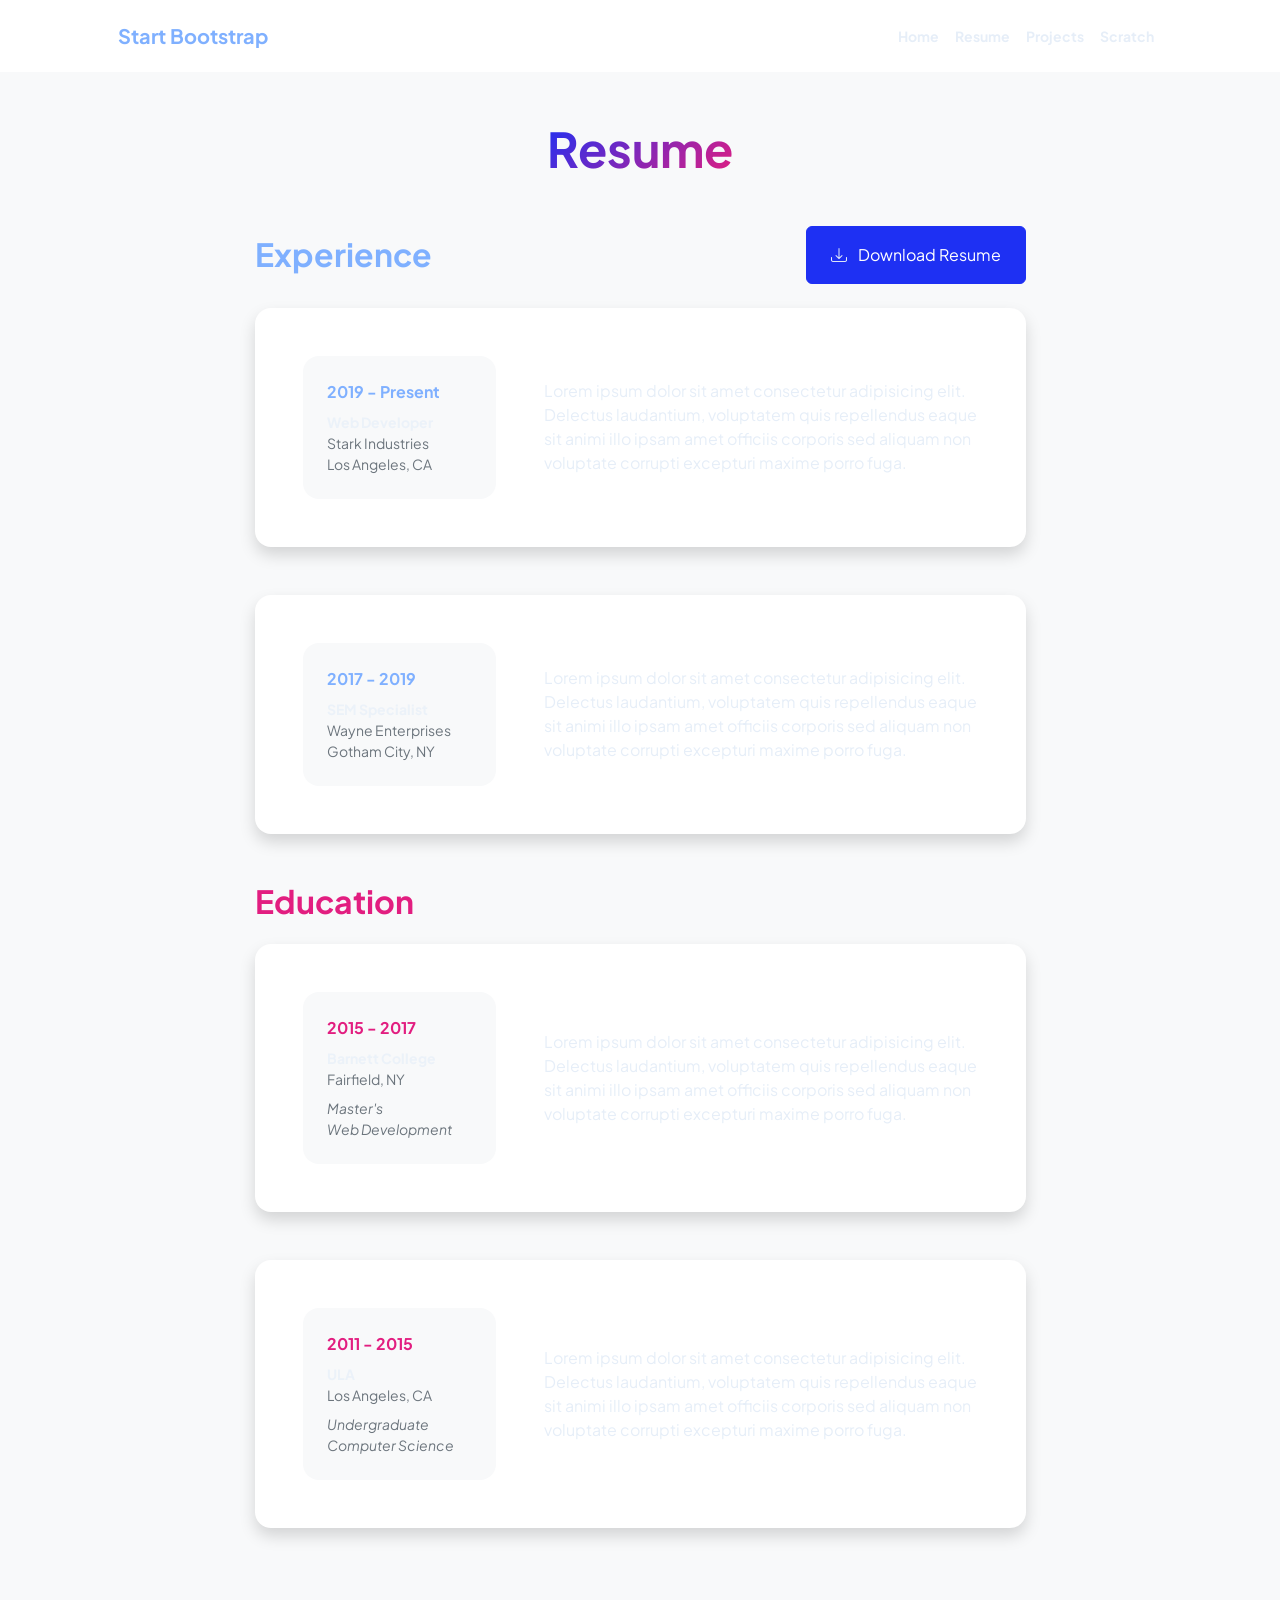
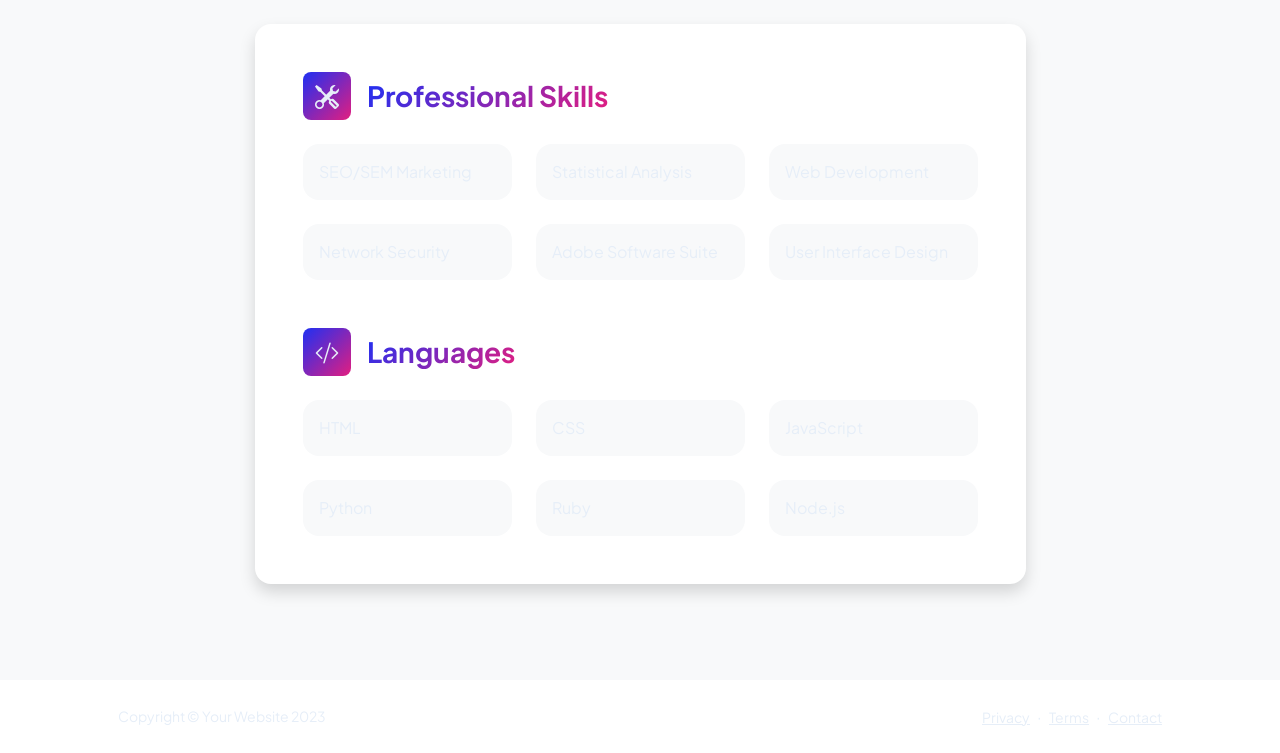
==== resume.html @ d83d2cc7 "Add files via upload" ====
<!DOCTYPE html>
<html lang="en">
    <head>
        <meta charset="utf-8" />
        <meta name="viewport" content="width=device-width, initial-scale=1, shrink-to-fit=no" />
        <meta name="description" content="" />
        <meta name="author" content="" />
        <title>Personal - Start Bootstrap Template</title>
        <!-- Favicon-->
        <link rel="icon" type="image/x-icon" href="assets/favicon.ico" />
        <!-- Custom Google font-->
        <link rel="preconnect" href="https://fonts.googleapis.com" />
        <link rel="preconnect" href="https://fonts.gstatic.com" crossorigin />
        <link href="https://fonts.googleapis.com/css2?family=Plus+Jakarta+Sans:wght@100;200;300;400;500;600;700;800;900&amp;display=swap" rel="stylesheet" />
        <!-- Bootstrap icons-->
        <link href="https://cdn.jsdelivr.net/npm/bootstrap-icons@1.8.1/font/bootstrap-icons.css" rel="stylesheet" />
        <!-- Core theme CSS (includes Bootstrap)-->
        <link href="css/styles.css" rel="stylesheet" />
    </head>
    <body class="d-flex flex-column h-100 bg-light">
        <main class="flex-shrink-0">
            <!-- Navigation-->
            <nav class="navbar navbar-expand-lg navbar-light bg-white py-3">
                <div class="container px-5">
                    <a class="navbar-brand" href="index.html"><span class="fw-bolder text-primary">Start Bootstrap</span></a>
                    <button class="navbar-toggler" type="button" data-bs-toggle="collapse" data-bs-target="#navbarSupportedContent" aria-controls="navbarSupportedContent" aria-expanded="false" aria-label="Toggle navigation"><span class="navbar-toggler-icon"></span></button>
                    <div class="collapse navbar-collapse" id="navbarSupportedContent">
                        <ul class="navbar-nav ms-auto mb-2 mb-lg-0 small fw-bolder">
                            <li class="nav-item"><a class="nav-link" href="index.html">Home</a></li>
                            <li class="nav-item"><a class="nav-link" href="resume.html">Resume</a></li>
                            <li class="nav-item"><a class="nav-link" href="projects.html">Projects</a></li>
                            <li class="nav-item"><a class="nav-link" href="scratch.html">Scratch</a></li>
                        </ul>
                    </div>
                </div>
            </nav>
            <!-- Page Content-->
            <div class="container px-5 my-5">
                <div class="text-center mb-5">
                    <h1 class="display-5 fw-bolder mb-0"><span class="text-gradient d-inline">Resume</span></h1>
                </div>
                <div class="row gx-5 justify-content-center">
                    <div class="col-lg-11 col-xl-9 col-xxl-8">
                        <!-- Experience Section-->
                        <section>
                            <div class="d-flex align-items-center justify-content-between mb-4">
                                <h2 class="text-primary fw-bolder mb-0">Experience</h2>
                                <!-- Download resume button-->
                                <!-- Note: Set the link href target to a PDF file within your project-->
                                <a class="btn btn-primary px-4 py-3" href="#!">
                                    <div class="d-inline-block bi bi-download me-2"></div>
                                    Download Resume
                                </a>
                            </div>
                            <!-- Experience Card 1-->
                            <div class="card shadow border-0 rounded-4 mb-5">
                                <div class="card-body p-5">
                                    <div class="row align-items-center gx-5">
                                        <div class="col text-center text-lg-start mb-4 mb-lg-0">
                                            <div class="bg-light p-4 rounded-4">
                                                <div class="text-primary fw-bolder mb-2">2019 - Present</div>
                                                <div class="small fw-bolder">Web Developer</div>
                                                <div class="small text-muted">Stark Industries</div>
                                                <div class="small text-muted">Los Angeles, CA</div>
                                            </div>
                                        </div>
                                        <div class="col-lg-8"><div>Lorem ipsum dolor sit amet consectetur adipisicing elit. Delectus laudantium, voluptatem quis repellendus eaque sit animi illo ipsam amet officiis corporis sed aliquam non voluptate corrupti excepturi maxime porro fuga.</div></div>
                                    </div>
                                </div>
                            </div>
                            <!-- Experience Card 2-->
                            <div class="card shadow border-0 rounded-4 mb-5">
                                <div class="card-body p-5">
                                    <div class="row align-items-center gx-5">
                                        <div class="col text-center text-lg-start mb-4 mb-lg-0">
                                            <div class="bg-light p-4 rounded-4">
                                                <div class="text-primary fw-bolder mb-2">2017 - 2019</div>
                                                <div class="small fw-bolder">SEM Specialist</div>
                                                <div class="small text-muted">Wayne Enterprises</div>
                                                <div class="small text-muted">Gotham City, NY</div>
                                            </div>
                                        </div>
                                        <div class="col-lg-8"><div>Lorem ipsum dolor sit amet consectetur adipisicing elit. Delectus laudantium, voluptatem quis repellendus eaque sit animi illo ipsam amet officiis corporis sed aliquam non voluptate corrupti excepturi maxime porro fuga.</div></div>
                                    </div>
                                </div>
                            </div>
                        </section>
                        <!-- Education Section-->
                        <section>
                            <h2 class="text-secondary fw-bolder mb-4">Education</h2>
                            <!-- Education Card 1-->
                            <div class="card shadow border-0 rounded-4 mb-5">
                                <div class="card-body p-5">
                                    <div class="row align-items-center gx-5">
                                        <div class="col text-center text-lg-start mb-4 mb-lg-0">
                                            <div class="bg-light p-4 rounded-4">
                                                <div class="text-secondary fw-bolder mb-2">2015 - 2017</div>
                                                <div class="mb-2">
                                                    <div class="small fw-bolder">Barnett College</div>
                                                    <div class="small text-muted">Fairfield, NY</div>
                                                </div>
                                                <div class="fst-italic">
                                                    <div class="small text-muted">Master's</div>
                                                    <div class="small text-muted">Web Development</div>
                                                </div>
                                            </div>
                                        </div>
                                        <div class="col-lg-8"><div>Lorem ipsum dolor sit amet consectetur adipisicing elit. Delectus laudantium, voluptatem quis repellendus eaque sit animi illo ipsam amet officiis corporis sed aliquam non voluptate corrupti excepturi maxime porro fuga.</div></div>
                                    </div>
                                </div>
                            </div>
                            <!-- Education Card 2-->
                            <div class="card shadow border-0 rounded-4 mb-5">
                                <div class="card-body p-5">
                                    <div class="row align-items-center gx-5">
                                        <div class="col text-center text-lg-start mb-4 mb-lg-0">
                                            <div class="bg-light p-4 rounded-4">
                                                <div class="text-secondary fw-bolder mb-2">2011 - 2015</div>
                                                <div class="mb-2">
                                                    <div class="small fw-bolder">ULA</div>
                                                    <div class="small text-muted">Los Angeles, CA</div>
                                                </div>
                                                <div class="fst-italic">
                                                    <div class="small text-muted">Undergraduate</div>
                                                    <div class="small text-muted">Computer Science</div>
                                                </div>
                                            </div>
                                        </div>
                                        <div class="col-lg-8"><div>Lorem ipsum dolor sit amet consectetur adipisicing elit. Delectus laudantium, voluptatem quis repellendus eaque sit animi illo ipsam amet officiis corporis sed aliquam non voluptate corrupti excepturi maxime porro fuga.</div></div>
                                    </div>
                                </div>
                            </div>
                        </section>
                        <!-- Divider-->
                        <div class="pb-5"></div>
                        <!-- Skills Section-->
                        <section>
                            <!-- Skillset Card-->
                            <div class="card shadow border-0 rounded-4 mb-5">
                                <div class="card-body p-5">
                                    <!-- Professional skills list-->
                                    <div class="mb-5">
                                        <div class="d-flex align-items-center mb-4">
                                            <div class="feature bg-primary bg-gradient-primary-to-secondary text-white rounded-3 me-3"><i class="bi bi-tools"></i></div>
                                            <h3 class="fw-bolder mb-0"><span class="text-gradient d-inline">Professional Skills</span></h3>
                                        </div>
                                        <div class="row row-cols-1 row-cols-md-3 mb-4">
                                            <div class="col mb-4 mb-md-0"><div class="d-flex align-items-center bg-light rounded-4 p-3 h-100">SEO/SEM Marketing</div></div>
                                            <div class="col mb-4 mb-md-0"><div class="d-flex align-items-center bg-light rounded-4 p-3 h-100">Statistical Analysis</div></div>
                                            <div class="col"><div class="d-flex align-items-center bg-light rounded-4 p-3 h-100">Web Development</div></div>
                                        </div>
                                        <div class="row row-cols-1 row-cols-md-3">
                                            <div class="col mb-4 mb-md-0"><div class="d-flex align-items-center bg-light rounded-4 p-3 h-100">Network Security</div></div>
                                            <div class="col mb-4 mb-md-0"><div class="d-flex align-items-center bg-light rounded-4 p-3 h-100">Adobe Software Suite</div></div>
                                            <div class="col"><div class="d-flex align-items-center bg-light rounded-4 p-3 h-100">User Interface Design</div></div>
                                        </div>
                                    </div>
                                    <!-- Languages list-->
                                    <div class="mb-0">
                                        <div class="d-flex align-items-center mb-4">
                                            <div class="feature bg-primary bg-gradient-primary-to-secondary text-white rounded-3 me-3"><i class="bi bi-code-slash"></i></div>
                                            <h3 class="fw-bolder mb-0"><span class="text-gradient d-inline">Languages</span></h3>
                                        </div>
                                        <div class="row row-cols-1 row-cols-md-3 mb-4">
                                            <div class="col mb-4 mb-md-0"><div class="d-flex align-items-center bg-light rounded-4 p-3 h-100">HTML</div></div>
                                            <div class="col mb-4 mb-md-0"><div class="d-flex align-items-center bg-light rounded-4 p-3 h-100">CSS</div></div>
                                            <div class="col"><div class="d-flex align-items-center bg-light rounded-4 p-3 h-100">JavaScript</div></div>
                                        </div>
                                        <div class="row row-cols-1 row-cols-md-3">
                                            <div class="col mb-4 mb-md-0"><div class="d-flex align-items-center bg-light rounded-4 p-3 h-100">Python</div></div>
                                            <div class="col mb-4 mb-md-0"><div class="d-flex align-items-center bg-light rounded-4 p-3 h-100">Ruby</div></div>
                                            <div class="col"><div class="d-flex align-items-center bg-light rounded-4 p-3 h-100">Node.js</div></div>
                                        </div>
                                    </div>
                                </div>
                            </div>
                        </section>
                    </div>
                </div>
            </div>
        </main>
        <!-- Footer-->
        <footer class="bg-white py-4 mt-auto">
            <div class="container px-5">
                <div class="row align-items-center justify-content-between flex-column flex-sm-row">
                    <div class="col-auto"><div class="small m-0">Copyright &copy; Your Website 2023</div></div>
                    <div class="col-auto">
                        <a class="small" href="#!">Privacy</a>
                        <span class="mx-1">&middot;</span>
                        <a class="small" href="#!">Terms</a>
                        <span class="mx-1">&middot;</span>
                        <a class="small" href="#!">Contact</a>
                    </div>
                </div>
            </div>
        </footer>
        <!-- Bootstrap core JS-->
        <script src="https://cdn.jsdelivr.net/npm/bootstrap@5.2.3/dist/js/bootstrap.bundle.min.js"></script>
        <!-- Core theme JS-->
        <script src="js/scripts.js"></script>
    </body>
</html>
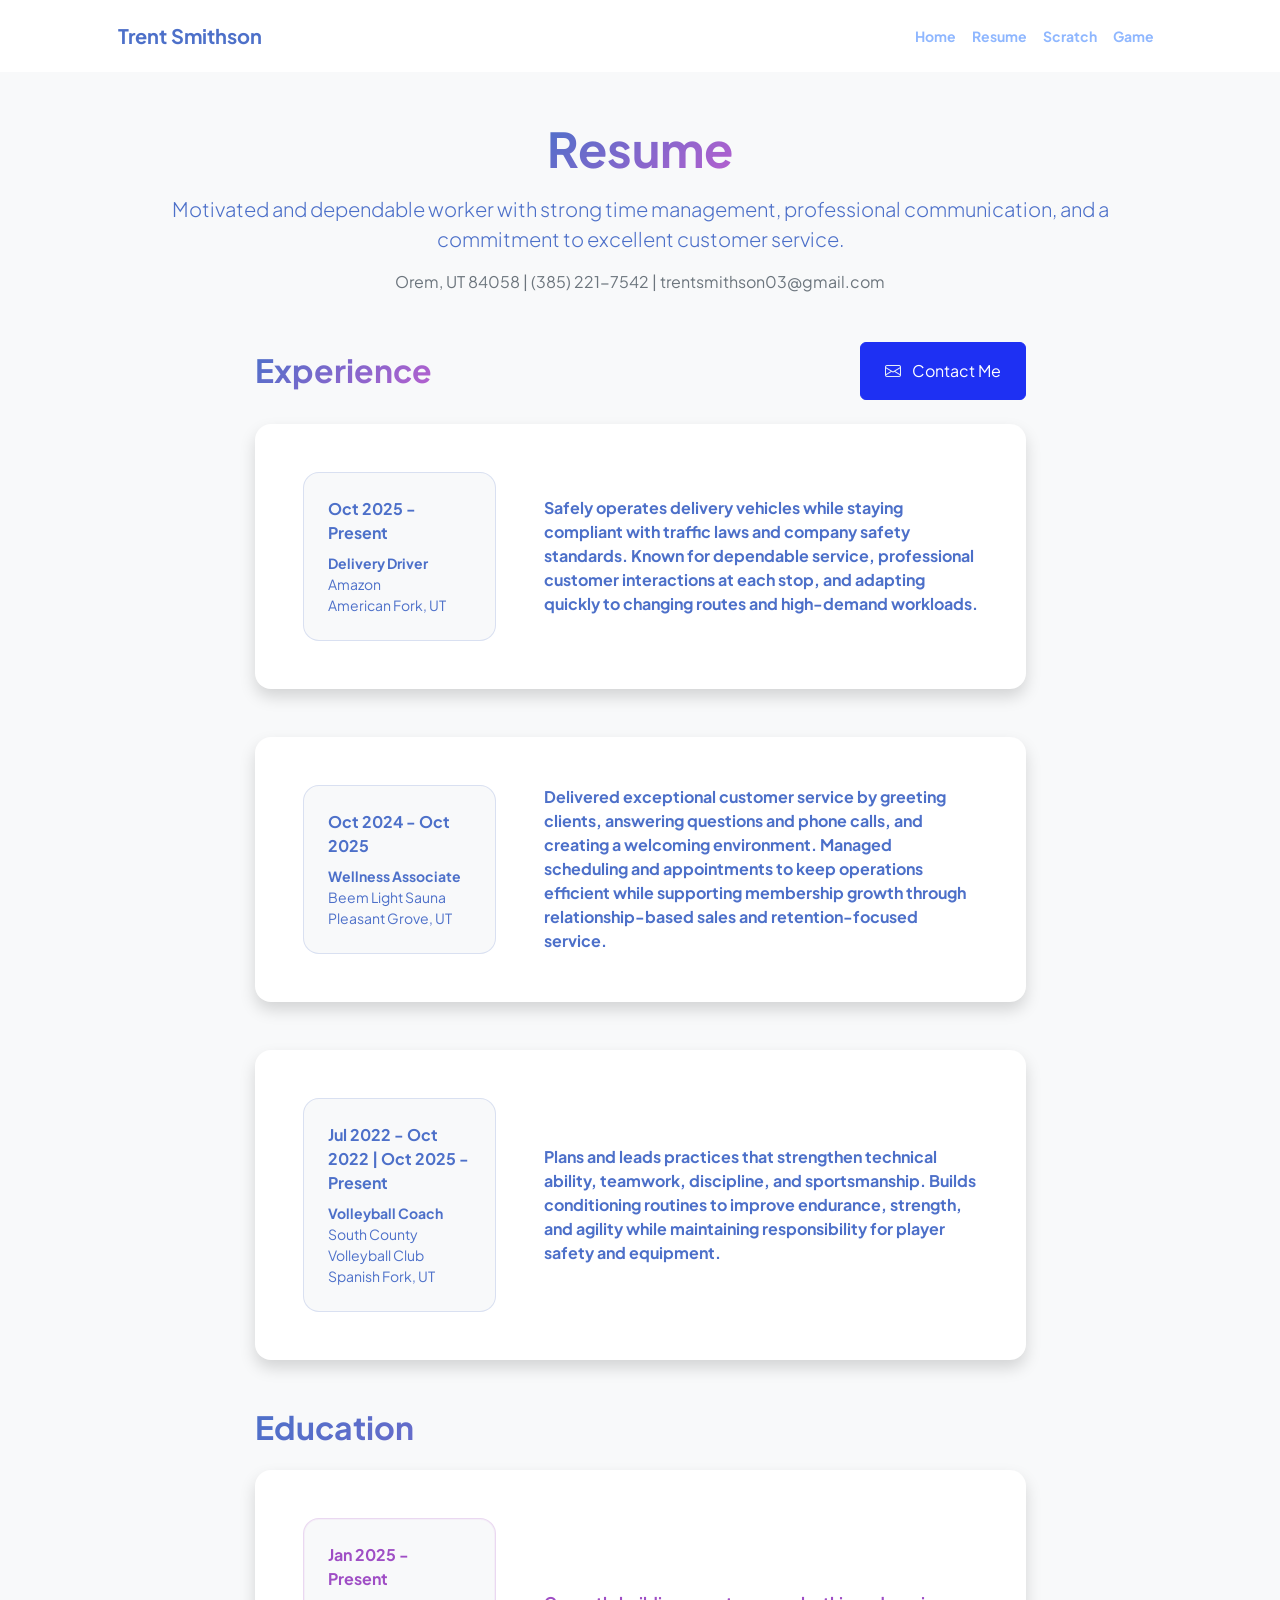
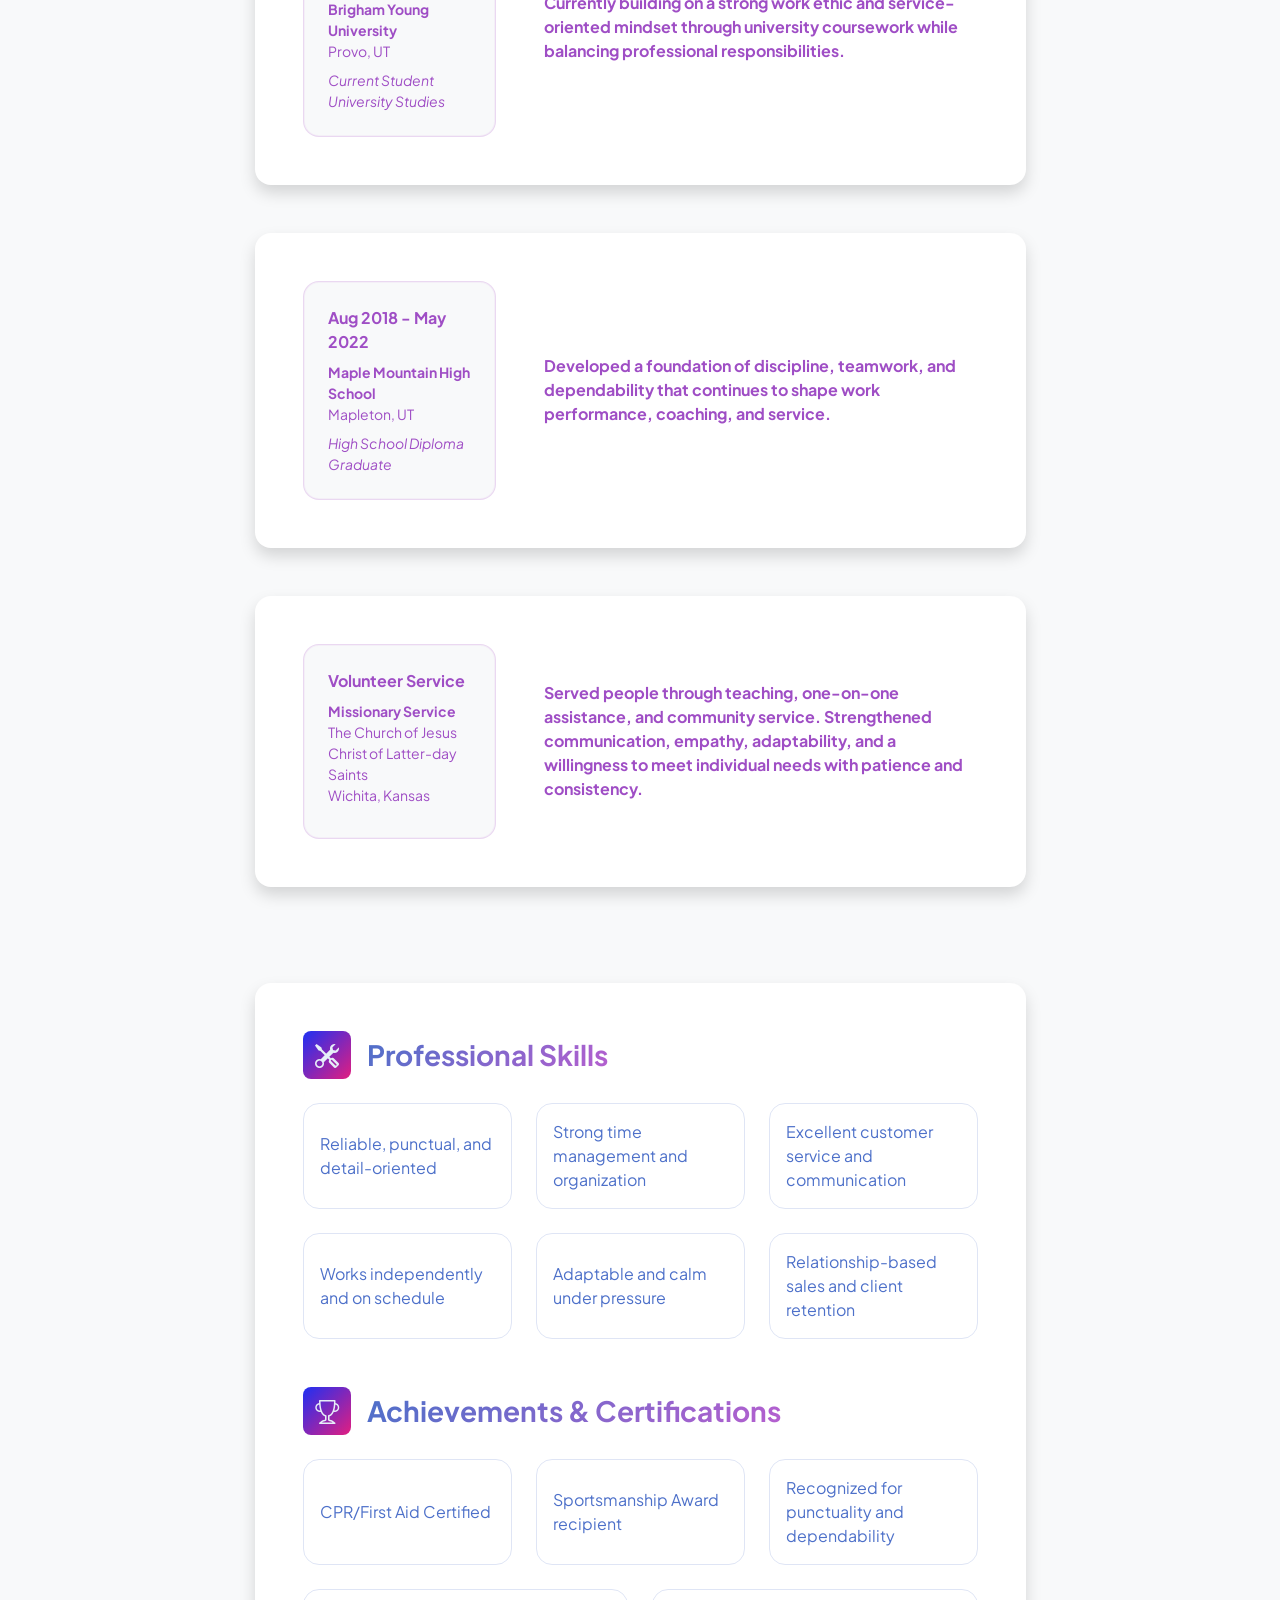
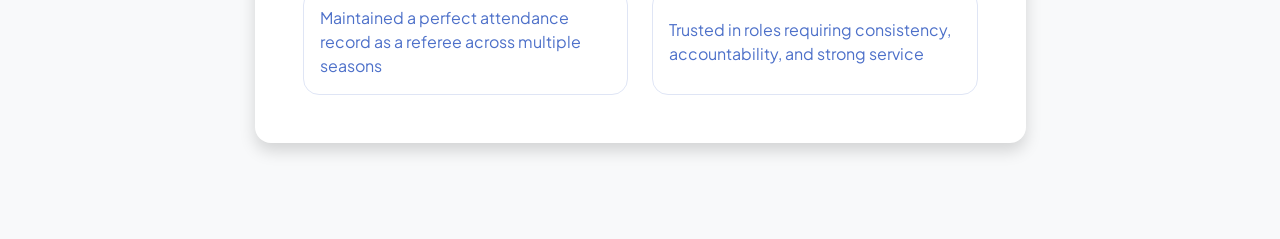
==== commit 4bfb2bc2: "Add files via upload" ====
--- a/resume.html
+++ b/resume.html
@@ -5,7 +5,7 @@
         <meta name="viewport" content="width=device-width, initial-scale=1, shrink-to-fit=no" />
         <meta name="description" content="" />
         <meta name="author" content="" />
-        <title>Personal - Start Bootstrap Template</title>
+        <title>Resume | Trent Smithson</title>
         <!-- Favicon-->
         <link rel="icon" type="image/x-icon" href="assets/favicon.ico" />
         <!-- Custom Google font-->
@@ -17,19 +17,19 @@
         <!-- Core theme CSS (includes Bootstrap)-->
         <link href="css/styles.css" rel="stylesheet" />
     </head>
-    <body class="d-flex flex-column h-100 bg-light">
+    <body class="d-flex flex-column h-100 bg-light resume-page">
         <main class="flex-shrink-0">
             <!-- Navigation-->
             <nav class="navbar navbar-expand-lg navbar-light bg-white py-3">
                 <div class="container px-5">
-                    <a class="navbar-brand" href="index.html"><span class="fw-bolder text-primary">Start Bootstrap</span></a>
+                    <a class="navbar-brand" href="index.html"><span class="fw-bolder text-primary">Trent Smithson</span></a>
                     <button class="navbar-toggler" type="button" data-bs-toggle="collapse" data-bs-target="#navbarSupportedContent" aria-controls="navbarSupportedContent" aria-expanded="false" aria-label="Toggle navigation"><span class="navbar-toggler-icon"></span></button>
                     <div class="collapse navbar-collapse" id="navbarSupportedContent">
                         <ul class="navbar-nav ms-auto mb-2 mb-lg-0 small fw-bolder">
                             <li class="nav-item"><a class="nav-link" href="index.html">Home</a></li>
                             <li class="nav-item"><a class="nav-link" href="resume.html">Resume</a></li>
-                            <li class="nav-item"><a class="nav-link" href="projects.html">Projects</a></li>
                             <li class="nav-item"><a class="nav-link" href="scratch.html">Scratch</a></li>
+                            <li class="nav-item"><a class="nav-link" href="game.html">Game</a></li>
                         </ul>
                     </div>
                 </div>
@@ -38,18 +38,20 @@
             <div class="container px-5 my-5">
                 <div class="text-center mb-5">
                     <h1 class="display-5 fw-bolder mb-0"><span class="text-gradient d-inline">Resume</span></h1>
+                    <p class="lead mt-3 mb-0">Motivated and dependable worker with strong time management, professional communication, and a commitment to excellent customer service.</p>
+                    <p class="text-muted mt-3 mb-0">Orem, UT 84058 | (385) 221-7542 | trentsmithson03@gmail.com</p>
                 </div>
                 <div class="row gx-5 justify-content-center">
                     <div class="col-lg-11 col-xl-9 col-xxl-8">
                         <!-- Experience Section-->
                         <section>
                             <div class="d-flex align-items-center justify-content-between mb-4">
-                                <h2 class="text-primary fw-bolder mb-0">Experience</h2>
+                                <h2 class="resume-section-heading fw-bolder mb-0">Experience</h2>
                                 <!-- Download resume button-->
                                 <!-- Note: Set the link href target to a PDF file within your project-->
-                                <a class="btn btn-primary px-4 py-3" href="#!">
-                                    <div class="d-inline-block bi bi-download me-2"></div>
-                                    Download Resume
+                                <a class="btn btn-primary px-4 py-3" href="mailto:trentsmithson03@gmail.com">
+                                    <div class="d-inline-block bi bi-envelope me-2"></div>
+                                    Contact Me
                                 </a>
                             </div>
                             <!-- Experience Card 1-->
@@ -58,13 +60,15 @@
                                     <div class="row align-items-center gx-5">
                                         <div class="col text-center text-lg-start mb-4 mb-lg-0">
                                             <div class="bg-light p-4 rounded-4">
-                                                <div class="text-primary fw-bolder mb-2">2019 - Present</div>
-                                                <div class="small fw-bolder">Web Developer</div>
-                                                <div class="small text-muted">Stark Industries</div>
-                                                <div class="small text-muted">Los Angeles, CA</div>
-                                            </div>
-                                        </div>
-                                        <div class="col-lg-8"><div>Lorem ipsum dolor sit amet consectetur adipisicing elit. Delectus laudantium, voluptatem quis repellendus eaque sit animi illo ipsam amet officiis corporis sed aliquam non voluptate corrupti excepturi maxime porro fuga.</div></div>
+                                                <div class="text-primary fw-bolder mb-2">Oct 2025 - Present</div>
+                                                <div class="small fw-bolder resume-card-title">Delivery Driver</div>
+                                                <div class="small text-muted">Amazon</div>
+                                                <div class="small text-muted">American Fork, UT</div>
+                                            </div>
+                                        </div>
+                                        <div class="col-lg-8">
+                                            <div class="resume-card-description">Safely operates delivery vehicles while staying compliant with traffic laws and company safety standards. Known for dependable service, professional customer interactions at each stop, and adapting quickly to changing routes and high-demand workloads.</div>
+                                        </div>
                                     </div>
                                 </div>
                             </div>
@@ -74,59 +78,97 @@
                                     <div class="row align-items-center gx-5">
                                         <div class="col text-center text-lg-start mb-4 mb-lg-0">
                                             <div class="bg-light p-4 rounded-4">
-                                                <div class="text-primary fw-bolder mb-2">2017 - 2019</div>
-                                                <div class="small fw-bolder">SEM Specialist</div>
-                                                <div class="small text-muted">Wayne Enterprises</div>
-                                                <div class="small text-muted">Gotham City, NY</div>
-                                            </div>
-                                        </div>
-                                        <div class="col-lg-8"><div>Lorem ipsum dolor sit amet consectetur adipisicing elit. Delectus laudantium, voluptatem quis repellendus eaque sit animi illo ipsam amet officiis corporis sed aliquam non voluptate corrupti excepturi maxime porro fuga.</div></div>
+                                                <div class="text-primary fw-bolder mb-2">Oct 2024 - Oct 2025</div>
+                                                <div class="small fw-bolder resume-card-title">Wellness Associate</div>
+                                                <div class="small text-muted">Beem Light Sauna</div>
+                                                <div class="small text-muted">Pleasant Grove, UT</div>
+                                            </div>
+                                        </div>
+                                        <div class="col-lg-8">
+                                            <div class="resume-card-description">Delivered exceptional customer service by greeting clients, answering questions and phone calls, and creating a welcoming environment. Managed scheduling and appointments to keep operations efficient while supporting membership growth through relationship-based sales and retention-focused service.</div>
+                                        </div>
+                                    </div>
+                                </div>
+                            </div>
+                            <!-- Experience Card 3-->
+                            <div class="card shadow border-0 rounded-4 mb-5">
+                                <div class="card-body p-5">
+                                    <div class="row align-items-center gx-5">
+                                        <div class="col text-center text-lg-start mb-4 mb-lg-0">
+                                            <div class="bg-light p-4 rounded-4">
+                                                <div class="text-primary fw-bolder mb-2">Jul 2022 - Oct 2022 | Oct 2025 - Present</div>
+                                                <div class="small fw-bolder resume-card-title">Volleyball Coach</div>
+                                                <div class="small text-muted">South County Volleyball Club</div>
+                                                <div class="small text-muted">Spanish Fork, UT</div>
+                                            </div>
+                                        </div>
+                                        <div class="col-lg-8">
+                                            <div class="resume-card-description">Plans and leads practices that strengthen technical ability, teamwork, discipline, and sportsmanship. Builds conditioning routines to improve endurance, strength, and agility while maintaining responsibility for player safety and equipment.</div>
+                                        </div>
                                     </div>
                                 </div>
                             </div>
                         </section>
                         <!-- Education Section-->
                         <section>
-                            <h2 class="text-secondary fw-bolder mb-4">Education</h2>
+                            <h2 class="resume-section-heading fw-bolder mb-4">Education</h2>
                             <!-- Education Card 1-->
-                            <div class="card shadow border-0 rounded-4 mb-5">
-                                <div class="card-body p-5">
-                                    <div class="row align-items-center gx-5">
-                                        <div class="col text-center text-lg-start mb-4 mb-lg-0">
-                                            <div class="bg-light p-4 rounded-4">
-                                                <div class="text-secondary fw-bolder mb-2">2015 - 2017</div>
+                            <div class="card shadow border-0 rounded-4 mb-5 education-card">
+                                <div class="card-body p-5">
+                                    <div class="row align-items-center gx-5">
+                                        <div class="col text-center text-lg-start mb-4 mb-lg-0">
+                                            <div class="bg-light p-4 rounded-4">
+                                                <div class="text-secondary fw-bolder mb-2">Jan 2025 - Present</div>
                                                 <div class="mb-2">
-                                                    <div class="small fw-bolder">Barnett College</div>
-                                                    <div class="small text-muted">Fairfield, NY</div>
+                                                    <div class="small fw-bolder resume-card-title">Brigham Young University</div>
+                                                    <div class="small text-muted">Provo, UT</div>
                                                 </div>
                                                 <div class="fst-italic">
-                                                    <div class="small text-muted">Master's</div>
-                                                    <div class="small text-muted">Web Development</div>
-                                                </div>
-                                            </div>
-                                        </div>
-                                        <div class="col-lg-8"><div>Lorem ipsum dolor sit amet consectetur adipisicing elit. Delectus laudantium, voluptatem quis repellendus eaque sit animi illo ipsam amet officiis corporis sed aliquam non voluptate corrupti excepturi maxime porro fuga.</div></div>
+                                                    <div class="small text-muted">Current Student</div>
+                                                    <div class="small text-muted">University Studies</div>
+                                                </div>
+                                            </div>
+                                        </div>
+                                        <div class="col-lg-8"><div class="resume-card-description">Currently building on a strong work ethic and service-oriented mindset through university coursework while balancing professional responsibilities.</div></div>
                                     </div>
                                 </div>
                             </div>
                             <!-- Education Card 2-->
-                            <div class="card shadow border-0 rounded-4 mb-5">
-                                <div class="card-body p-5">
-                                    <div class="row align-items-center gx-5">
-                                        <div class="col text-center text-lg-start mb-4 mb-lg-0">
-                                            <div class="bg-light p-4 rounded-4">
-                                                <div class="text-secondary fw-bolder mb-2">2011 - 2015</div>
+                            <div class="card shadow border-0 rounded-4 mb-5 education-card">
+                                <div class="card-body p-5">
+                                    <div class="row align-items-center gx-5">
+                                        <div class="col text-center text-lg-start mb-4 mb-lg-0">
+                                            <div class="bg-light p-4 rounded-4">
+                                                <div class="text-secondary fw-bolder mb-2">Aug 2018 - May 2022</div>
                                                 <div class="mb-2">
-                                                    <div class="small fw-bolder">ULA</div>
-                                                    <div class="small text-muted">Los Angeles, CA</div>
+                                                    <div class="small fw-bolder resume-card-title">Maple Mountain High School</div>
+                                                    <div class="small text-muted">Mapleton, UT</div>
                                                 </div>
                                                 <div class="fst-italic">
-                                                    <div class="small text-muted">Undergraduate</div>
-                                                    <div class="small text-muted">Computer Science</div>
-                                                </div>
-                                            </div>
-                                        </div>
-                                        <div class="col-lg-8"><div>Lorem ipsum dolor sit amet consectetur adipisicing elit. Delectus laudantium, voluptatem quis repellendus eaque sit animi illo ipsam amet officiis corporis sed aliquam non voluptate corrupti excepturi maxime porro fuga.</div></div>
+                                                    <div class="small text-muted">High School Diploma</div>
+                                                    <div class="small text-muted">Graduate</div>
+                                                </div>
+                                            </div>
+                                        </div>
+                                        <div class="col-lg-8"><div class="resume-card-description">Developed a foundation of discipline, teamwork, and dependability that continues to shape work performance, coaching, and service.</div></div>
+                                    </div>
+                                </div>
+                            </div>
+                            <!-- Volunteer Card-->
+                            <div class="card shadow border-0 rounded-4 mb-5 education-card">
+                                <div class="card-body p-5">
+                                    <div class="row align-items-center gx-5">
+                                        <div class="col text-center text-lg-start mb-4 mb-lg-0">
+                                            <div class="bg-light p-4 rounded-4">
+                                                <div class="text-secondary fw-bolder mb-2">Volunteer Service</div>
+                                                <div class="mb-2">
+                                                    <div class="small fw-bolder resume-card-title">Missionary Service</div>
+                                                    <div class="small text-muted">The Church of Jesus Christ of Latter-day Saints</div>
+                                                    <div class="small text-muted">Wichita, Kansas</div>
+                                                </div>
+                                            </div>
+                                        </div>
+                                        <div class="col-lg-8"><div class="resume-card-description">Served people through teaching, one-on-one assistance, and community service. Strengthened communication, empathy, adaptability, and a willingness to meet individual needs with patience and consistency.</div></div>
                                     </div>
                                 </div>
                             </div>
@@ -145,31 +187,30 @@
                                             <h3 class="fw-bolder mb-0"><span class="text-gradient d-inline">Professional Skills</span></h3>
                                         </div>
                                         <div class="row row-cols-1 row-cols-md-3 mb-4">
-                                            <div class="col mb-4 mb-md-0"><div class="d-flex align-items-center bg-light rounded-4 p-3 h-100">SEO/SEM Marketing</div></div>
-                                            <div class="col mb-4 mb-md-0"><div class="d-flex align-items-center bg-light rounded-4 p-3 h-100">Statistical Analysis</div></div>
-                                            <div class="col"><div class="d-flex align-items-center bg-light rounded-4 p-3 h-100">Web Development</div></div>
+                                            <div class="col mb-4 mb-md-0"><div class="d-flex align-items-center bg-light rounded-4 p-3 h-100">Reliable, punctual, and detail-oriented</div></div>
+                                            <div class="col mb-4 mb-md-0"><div class="d-flex align-items-center bg-light rounded-4 p-3 h-100">Strong time management and organization</div></div>
+                                            <div class="col"><div class="d-flex align-items-center bg-light rounded-4 p-3 h-100">Excellent customer service and communication</div></div>
                                         </div>
                                         <div class="row row-cols-1 row-cols-md-3">
-                                            <div class="col mb-4 mb-md-0"><div class="d-flex align-items-center bg-light rounded-4 p-3 h-100">Network Security</div></div>
-                                            <div class="col mb-4 mb-md-0"><div class="d-flex align-items-center bg-light rounded-4 p-3 h-100">Adobe Software Suite</div></div>
-                                            <div class="col"><div class="d-flex align-items-center bg-light rounded-4 p-3 h-100">User Interface Design</div></div>
-                                        </div>
-                                    </div>
-                                    <!-- Languages list-->
+                                            <div class="col mb-4 mb-md-0"><div class="d-flex align-items-center bg-light rounded-4 p-3 h-100">Works independently and on schedule</div></div>
+                                            <div class="col mb-4 mb-md-0"><div class="d-flex align-items-center bg-light rounded-4 p-3 h-100">Adaptable and calm under pressure</div></div>
+                                            <div class="col"><div class="d-flex align-items-center bg-light rounded-4 p-3 h-100">Relationship-based sales and client retention</div></div>
+                                        </div>
+                                    </div>
+                                    <!-- Achievements list-->
                                     <div class="mb-0">
                                         <div class="d-flex align-items-center mb-4">
-                                            <div class="feature bg-primary bg-gradient-primary-to-secondary text-white rounded-3 me-3"><i class="bi bi-code-slash"></i></div>
-                                            <h3 class="fw-bolder mb-0"><span class="text-gradient d-inline">Languages</span></h3>
+                                            <div class="feature bg-primary bg-gradient-primary-to-secondary text-white rounded-3 me-3"><i class="bi bi-trophy"></i></div>
+                                            <h3 class="fw-bolder mb-0"><span class="text-gradient d-inline">Achievements & Certifications</span></h3>
                                         </div>
                                         <div class="row row-cols-1 row-cols-md-3 mb-4">
-                                            <div class="col mb-4 mb-md-0"><div class="d-flex align-items-center bg-light rounded-4 p-3 h-100">HTML</div></div>
-                                            <div class="col mb-4 mb-md-0"><div class="d-flex align-items-center bg-light rounded-4 p-3 h-100">CSS</div></div>
-                                            <div class="col"><div class="d-flex align-items-center bg-light rounded-4 p-3 h-100">JavaScript</div></div>
-                                        </div>
-                                        <div class="row row-cols-1 row-cols-md-3">
-                                            <div class="col mb-4 mb-md-0"><div class="d-flex align-items-center bg-light rounded-4 p-3 h-100">Python</div></div>
-                                            <div class="col mb-4 mb-md-0"><div class="d-flex align-items-center bg-light rounded-4 p-3 h-100">Ruby</div></div>
-                                            <div class="col"><div class="d-flex align-items-center bg-light rounded-4 p-3 h-100">Node.js</div></div>
+                                            <div class="col mb-4 mb-md-0"><div class="d-flex align-items-center bg-light rounded-4 p-3 h-100">CPR/First Aid Certified</div></div>
+                                            <div class="col mb-4 mb-md-0"><div class="d-flex align-items-center bg-light rounded-4 p-3 h-100">Sportsmanship Award recipient</div></div>
+                                            <div class="col"><div class="d-flex align-items-center bg-light rounded-4 p-3 h-100">Recognized for punctuality and dependability</div></div>
+                                        </div>
+                                        <div class="row row-cols-1 row-cols-md-2">
+                                            <div class="col mb-4 mb-md-0"><div class="d-flex align-items-center bg-light rounded-4 p-3 h-100">Maintained a perfect attendance record as a referee across multiple seasons</div></div>
+                                            <div class="col"><div class="d-flex align-items-center bg-light rounded-4 p-3 h-100">Trusted in roles requiring consistency, accountability, and strong service</div></div>
                                         </div>
                                     </div>
                                 </div>
@@ -179,21 +220,6 @@
                 </div>
             </div>
         </main>
-        <!-- Footer-->
-        <footer class="bg-white py-4 mt-auto">
-            <div class="container px-5">
-                <div class="row align-items-center justify-content-between flex-column flex-sm-row">
-                    <div class="col-auto"><div class="small m-0">Copyright &copy; Your Website 2023</div></div>
-                    <div class="col-auto">
-                        <a class="small" href="#!">Privacy</a>
-                        <span class="mx-1">&middot;</span>
-                        <a class="small" href="#!">Terms</a>
-                        <span class="mx-1">&middot;</span>
-                        <a class="small" href="#!">Contact</a>
-                    </div>
-                </div>
-            </div>
-        </footer>
         <!-- Bootstrap core JS-->
         <script src="https://cdn.jsdelivr.net/npm/bootstrap@5.2.3/dist/js/bootstrap.bundle.min.js"></script>
         <!-- Core theme JS-->
